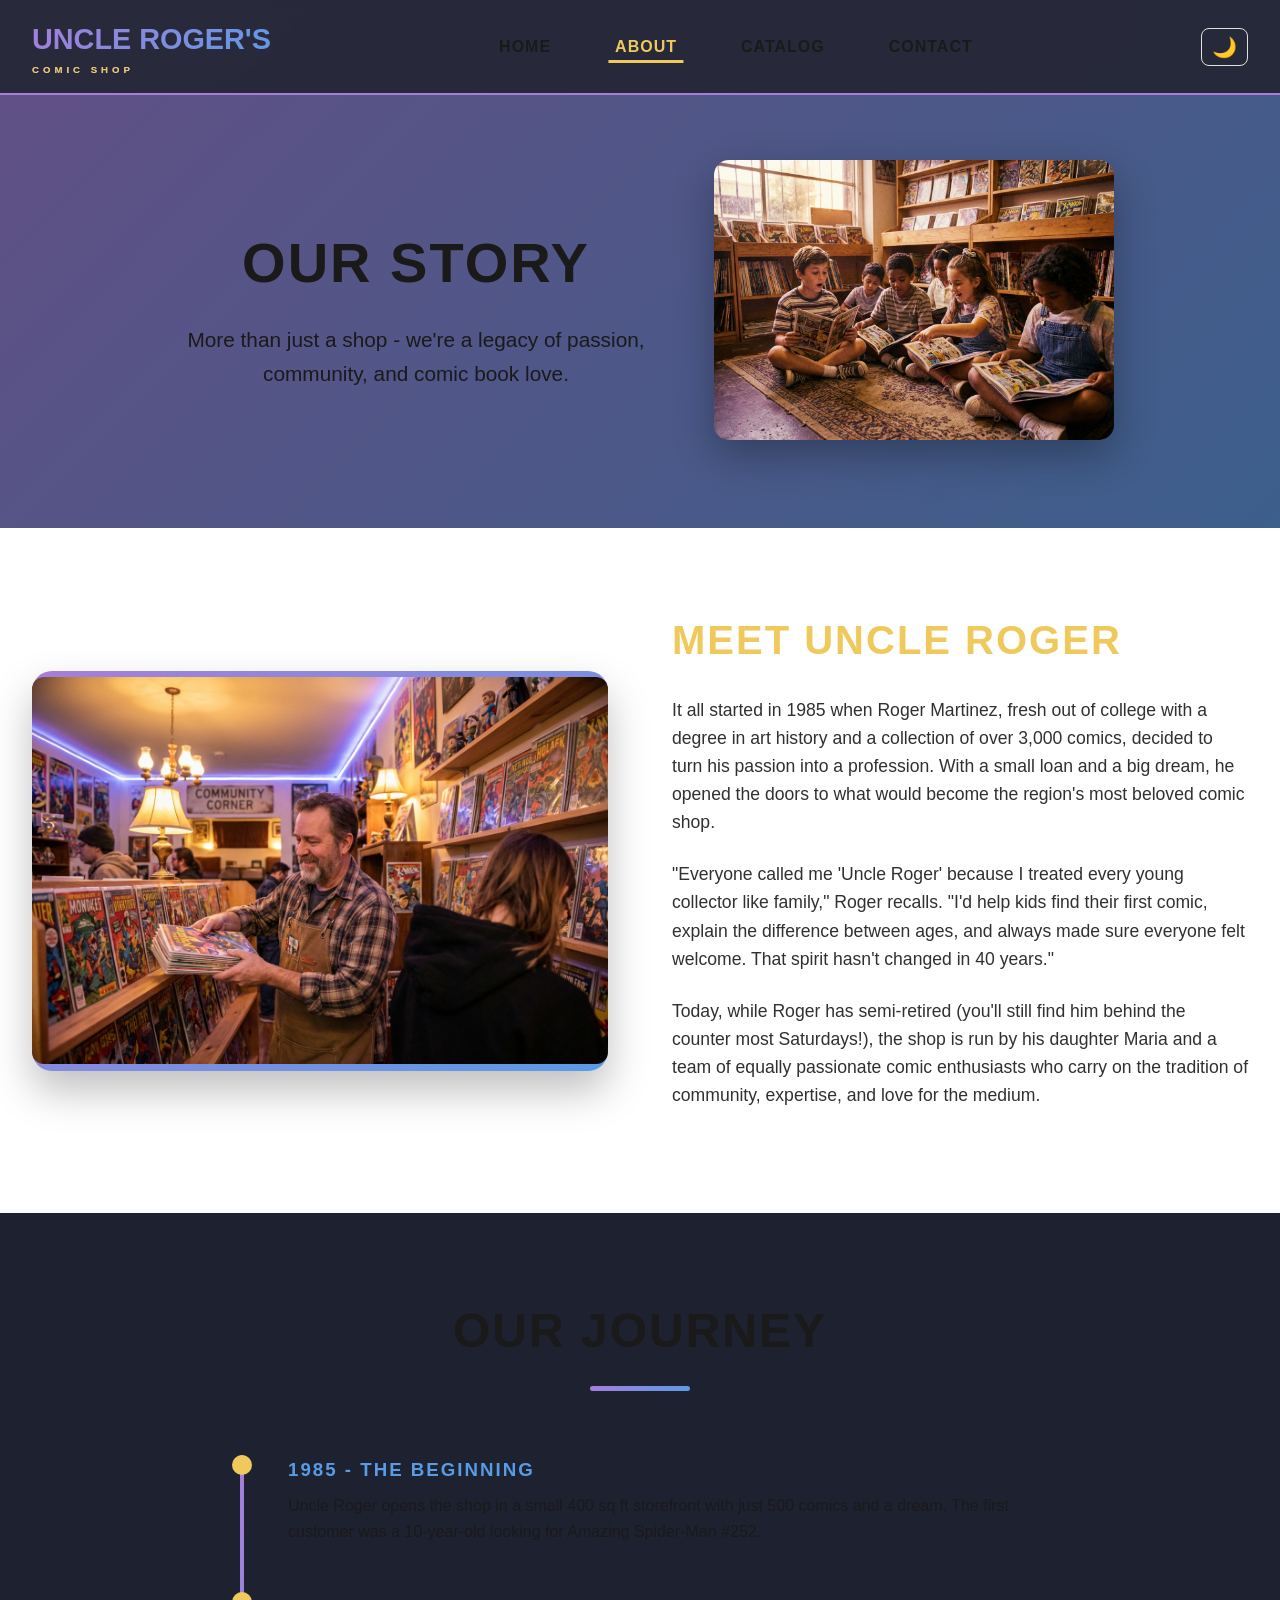
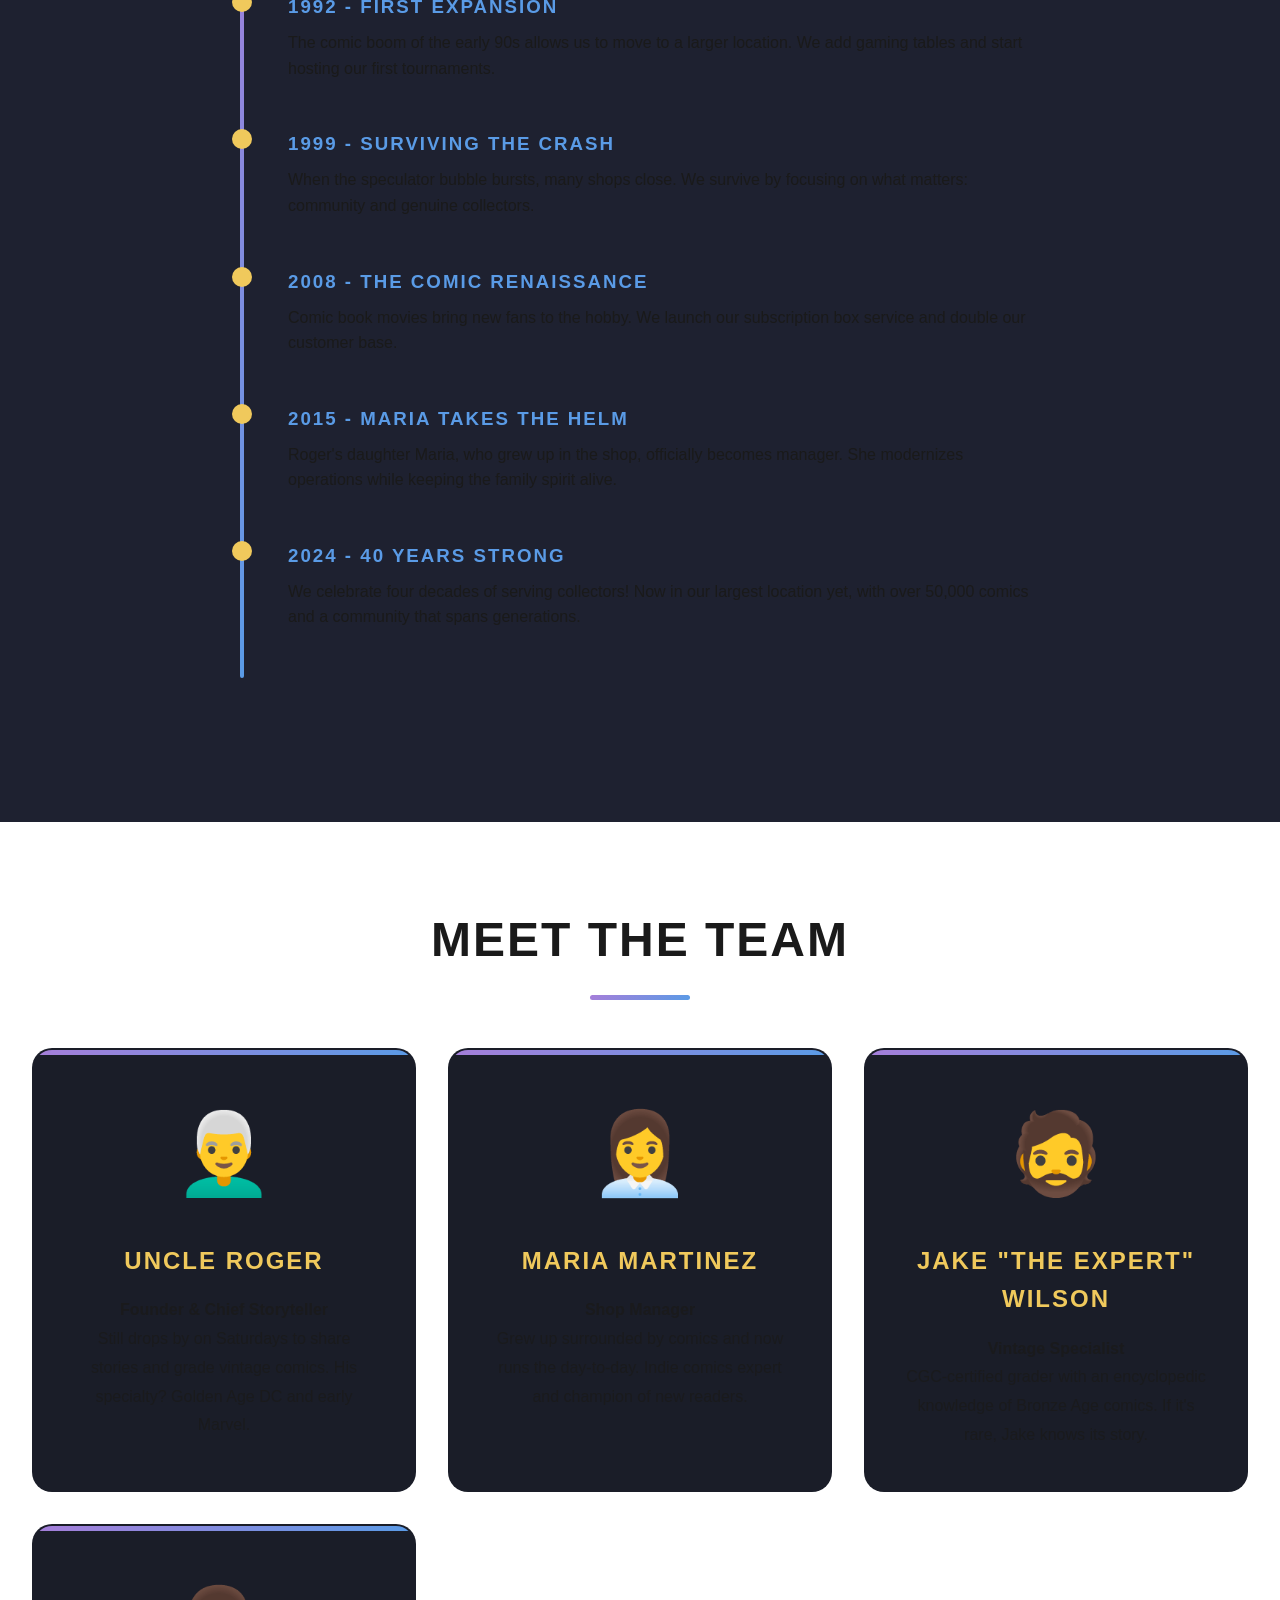
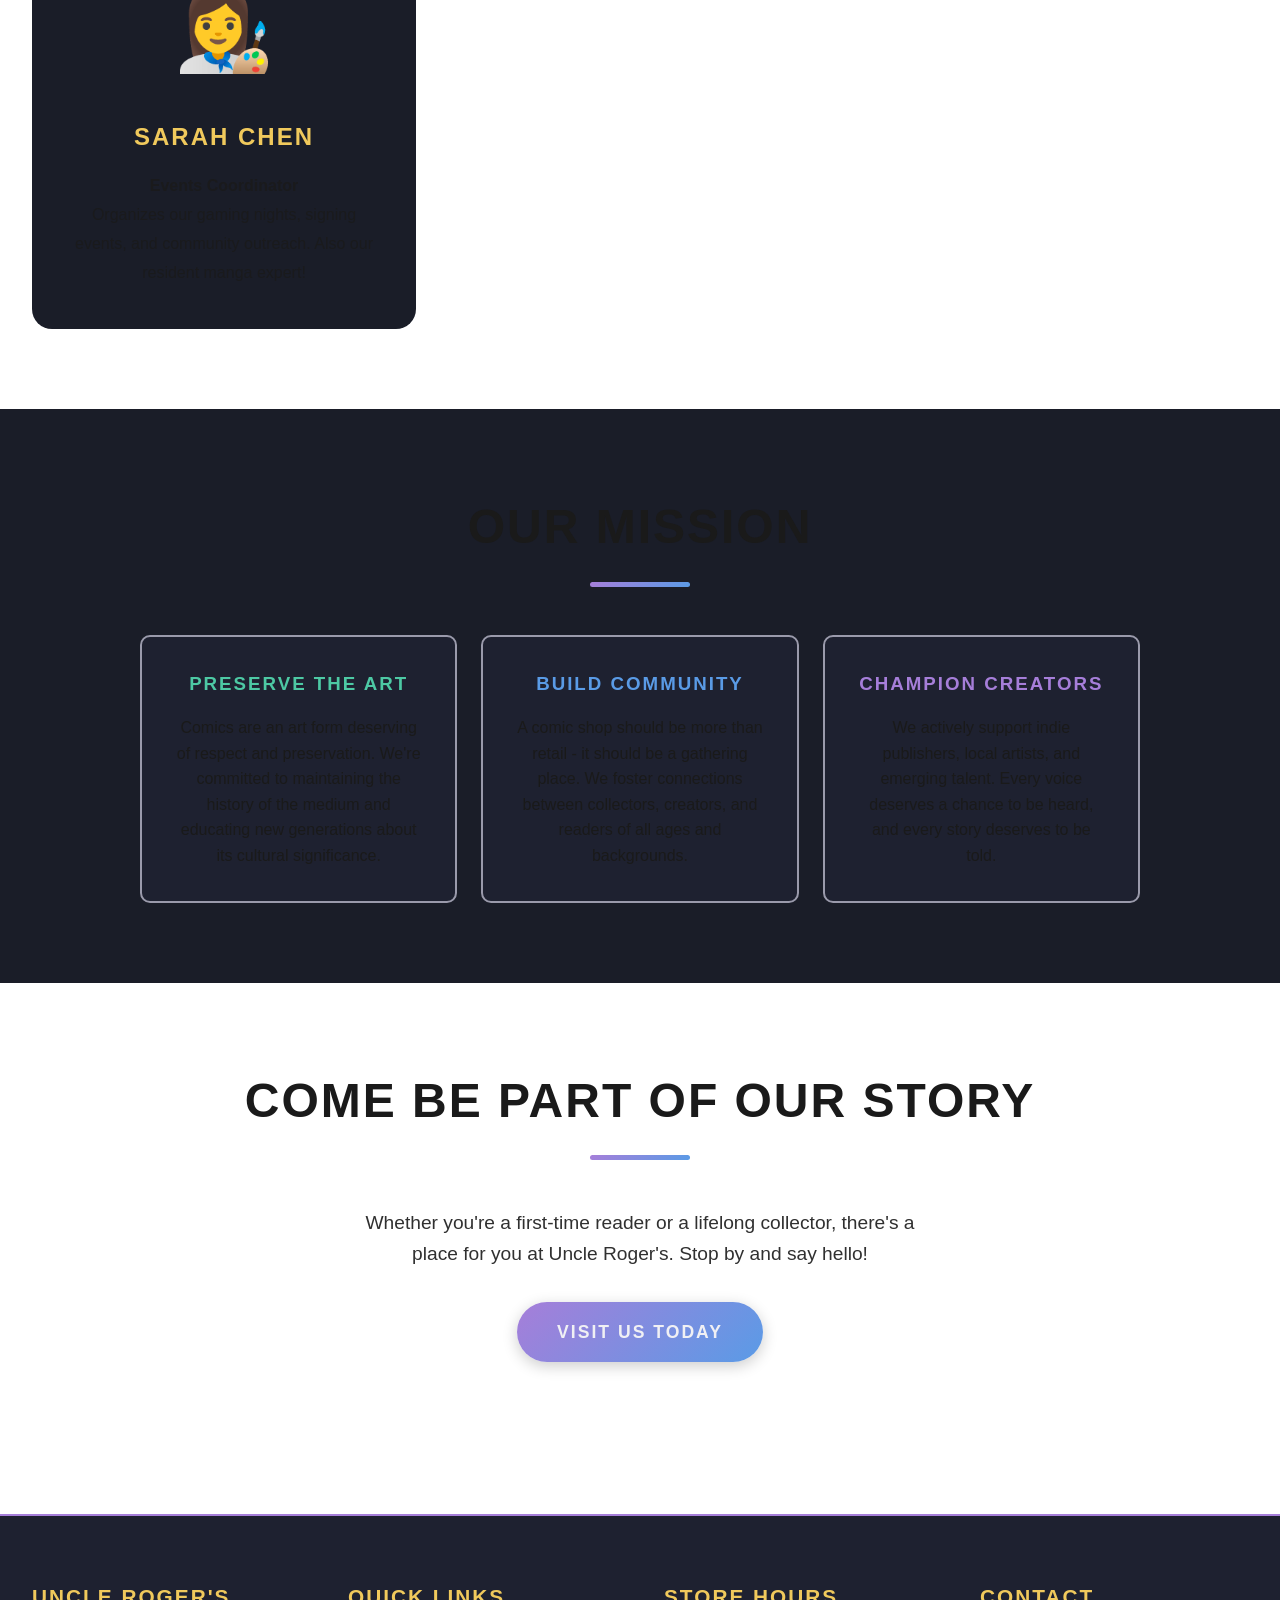
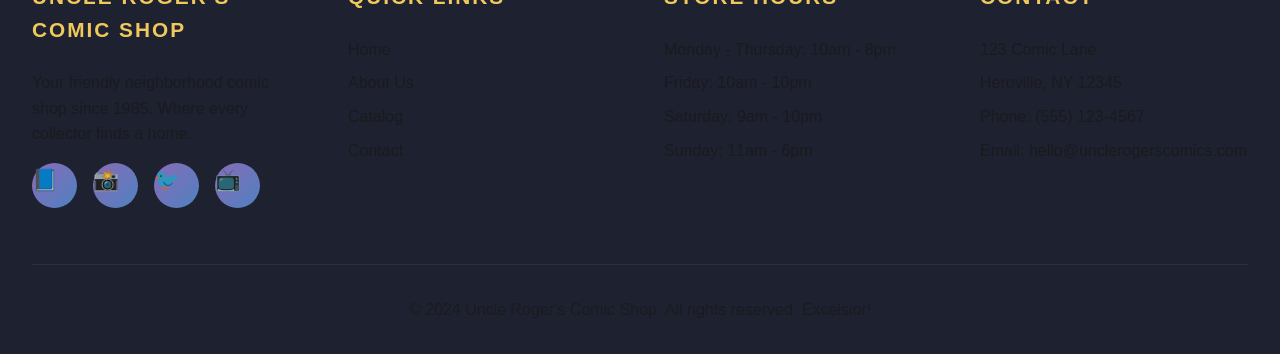
==== about.html @ 34885dcc "Initial commit: DIG4503 week 5 static site Co-Authored-By: Claude Opus 4.6 <noreply@anthropic.com>" ====
<!DOCTYPE html>
<html lang="en">

<head>
  <meta charset="UTF-8">
  <meta name="viewport" content="width=device-width, initial-scale=1.0">
  <meta name="description"
    content="Learn about Uncle Roger's Comic Shop - Our story, mission, and the passionate team behind your favorite local comic shop.">
  <title>About Us | Uncle Roger's Comic Shop</title>
  <script>
    document.documentElement.classList.add('no-transition');
    try {
      const saved = localStorage.getItem('theme');
      if (saved === 'dark') {
        document.documentElement.setAttribute('data-theme', 'dark');
      } else if (!saved && window.matchMedia('(prefers-color-scheme: dark)').matches) {
        document.documentElement.setAttribute('data-theme', 'dark');
      }
    } catch (e) {
      // localStorage not available, check system preference only
      if (window.matchMedia('(prefers-color-scheme: dark)').matches) {
        document.documentElement.setAttribute('data-theme', 'dark');
      }
    }
    window.addEventListener('DOMContentLoaded', () => {
      requestAnimationFrame(() => {
        document.documentElement.classList.remove('no-transition');
      });
    });
  </script>
  <link rel="stylesheet" href="styles.css">
</head>

<body>
  <!-- Navigation -->
  <nav class="navbar">
    <div class="nav-container">
      <a href="index.html" class="logo">
        UNCLE ROGER'S
        <span>COMIC SHOP</span>
      </a>
      <div class="menu-toggle" onclick="toggleMenu()">
        <span></span>
        <span></span>
        <span></span>
      </div>
      <ul class="nav-links" id="navLinks">
        <li><a href="index.html">Home</a></li>
        <li><a href="about.html" class="active">About</a></li>
        <li><a href="menu.html">Catalog</a></li>
        <li><a href="contact.html">Contact</a></li>
      </ul>
      <button id="theme-toggle" aria-label="Toggle dark mode">🌙</button>
    </div>
  </nav>

  <!-- Hero Section -->
  <section class="about-hero">
    <div class="hero-banner-wrapper">
      <div class="hero-banner-text">
        <h1 class="fade-in">Our Story</h1>
        <p class="fade-in delay-1">
          More than just a shop - we're a legacy of passion, community, and comic book love.
        </p>
      </div>
      <div class="hero-banner-image fade-in delay-2">
        <img src="public/images/additiona.jpg" alt="Children reading comic books in the 90s">
      </div>
    </div>
  </section>

  <!-- Main About Section -->
  <section class="section">
    <div class="about-content">
      <div class="about-image fade-in">
        <img src="public/images/about.jpg" alt="Uncle Roger stocking comic book shelves with a warm smile" style="width: 100%; border-radius: 12px; object-fit: cover;">
      </div>
      <div class="about-text fade-in delay-1">
        <h2>Meet Uncle Roger</h2>
        <p>
          It all started in 1985 when Roger Martinez, fresh out of college with a degree in
          art history and a collection of over 3,000 comics, decided to turn his passion into
          a profession. With a small loan and a big dream, he opened the doors to what would
          become the region's most beloved comic shop.
        </p>
        <p>
          "Everyone called me 'Uncle Roger' because I treated every young collector like family,"
          Roger recalls. "I'd help kids find their first comic, explain the difference between
          ages, and always made sure everyone felt welcome. That spirit hasn't changed in 40 years."
        </p>
        <p>
          Today, while Roger has semi-retired (you'll still find him behind the counter most
          Saturdays!), the shop is run by his daughter Maria and a team of equally passionate
          comic enthusiasts who carry on the tradition of community, expertise, and love for
          the medium.
        </p>
      </div>
    </div>
  </section>

  <!-- Timeline Section -->
  <section class="section" style="background: var(--darker-bg); margin: 0; max-width: 100%; padding: 5rem 2rem;">
    <div style="max-width: 1400px; margin: 0 auto;">
      <h2 class="section-title">Our Journey</h2>
      <div class="timeline">
        <div class="timeline-item fade-in">
          <h3>1985 - The Beginning</h3>
          <p>Uncle Roger opens the shop in a small 400 sq ft storefront with just 500 comics and a dream. The first
            customer was a 10-year-old looking for Amazing Spider-Man #252.</p>
        </div>
        <div class="timeline-item fade-in delay-1">
          <h3>1992 - First Expansion</h3>
          <p>The comic boom of the early 90s allows us to move to a larger location. We add gaming tables and start
            hosting our first tournaments.</p>
        </div>
        <div class="timeline-item fade-in delay-2">
          <h3>1999 - Surviving the Crash</h3>
          <p>When the speculator bubble bursts, many shops close. We survive by focusing on what matters: community and
            genuine collectors.</p>
        </div>
        <div class="timeline-item fade-in delay-3">
          <h3>2008 - The Comic Renaissance</h3>
          <p>Comic book movies bring new fans to the hobby. We launch our subscription box service and double our
            customer base.</p>
        </div>
        <div class="timeline-item fade-in delay-4">
          <h3>2015 - Maria Takes the Helm</h3>
          <p>Roger's daughter Maria, who grew up in the shop, officially becomes manager. She modernizes operations
            while keeping the family spirit alive.</p>
        </div>
        <div class="timeline-item fade-in">
          <h3>2024 - 40 Years Strong</h3>
          <p>We celebrate four decades of serving collectors! Now in our largest location yet, with over 50,000 comics
            and a community that spans generations.</p>
        </div>
      </div>
    </div>
  </section>

  <!-- Team Section -->
  <section class="section">
    <h2 class="section-title">Meet The Team</h2>
    <div class="features-grid">
      <div class="feature-card fade-in">
        <span class="feature-icon">👨‍🦳</span>
        <h3>Uncle Roger</h3>
        <p><strong>Founder & Chief Storyteller</strong></p>
        <p>Still drops by on Saturdays to share stories and grade vintage comics. His specialty? Golden Age DC and early
          Marvel.</p>
      </div>
      <div class="feature-card fade-in delay-1">
        <span class="feature-icon">👩‍💼</span>
        <h3>Maria Martinez</h3>
        <p><strong>Shop Manager</strong></p>
        <p>Grew up surrounded by comics and now runs the day-to-day. Indie comics expert and champion of new readers.
        </p>
      </div>
      <div class="feature-card fade-in delay-2">
        <span class="feature-icon">🧔</span>
        <h3>Jake "The Expert" Wilson</h3>
        <p><strong>Vintage Specialist</strong></p>
        <p>CGC-certified grader with an encyclopedic knowledge of Bronze Age comics. If it's rare, Jake knows its story.
        </p>
      </div>
      <div class="feature-card fade-in delay-3">
        <span class="feature-icon">👩‍🎨</span>
        <h3>Sarah Chen</h3>
        <p><strong>Events Coordinator</strong></p>
        <p>Organizes our gaming nights, signing events, and community outreach. Also our resident manga expert!</p>
      </div>
    </div>
  </section>

  <!-- Mission Section -->
  <section class="section" style="background: var(--card-bg); margin: 0; max-width: 100%; padding: 5rem 2rem;">
    <div style="max-width: 1000px; margin: 0 auto; text-align: center;">
      <h2 class="section-title">Our Mission</h2>
      <div class="comic-panels" style="grid-template-columns: repeat(auto-fit, minmax(300px, 1fr));">
        <div class="panel fade-in">
          <h3 style="color: var(--primary-green); margin-bottom: 1rem;">Preserve the Art</h3>
          <p>Comics are an art form deserving of respect and preservation. We're committed to maintaining the history of
            the medium and educating new generations about its cultural significance.</p>
        </div>
        <div class="panel fade-in delay-1">
          <h3 style="color: var(--primary-blue); margin-bottom: 1rem;">Build Community</h3>
          <p>A comic shop should be more than retail - it should be a gathering place. We foster connections between
            collectors, creators, and readers of all ages and backgrounds.</p>
        </div>
        <div class="panel fade-in delay-2">
          <h3 style="color: var(--primary-purple); margin-bottom: 1rem;">Champion Creators</h3>
          <p>We actively support indie publishers, local artists, and emerging talent. Every voice deserves a chance to
            be heard, and every story deserves to be told.</p>
        </div>
      </div>
    </div>
  </section>

  <!-- CTA Section -->
  <section class="section" style="text-align: center;">
    <h2 class="section-title">Come Be Part of Our Story</h2>
    <p style="font-size: 1.2rem; max-width: 600px; margin: 0 auto 2rem; opacity: 0.9;">
      Whether you're a first-time reader or a lifelong collector, there's a place for you
      at Uncle Roger's. Stop by and say hello!
    </p>
    <a href="contact.html" class="btn btn-primary">Visit Us Today</a>
  </section>

  <!-- Footer -->
  <footer class="footer">
    <div class="footer-content">
      <div class="footer-section">
        <h3>Uncle Roger's Comic Shop</h3>
        <p>Your friendly neighborhood comic shop since 1985. Where every collector finds a home.</p>
        <div class="social-links">
          <a href="#" class="social-link">📘</a>
          <a href="#" class="social-link">📸</a>
          <a href="#" class="social-link">🐦</a>
          <a href="#" class="social-link">📺</a>
        </div>
      </div>
      <div class="footer-section">
        <h3>Quick Links</h3>
        <a href="index.html">Home</a>
        <a href="about.html">About Us</a>
        <a href="menu.html">Catalog</a>
        <a href="contact.html">Contact</a>
      </div>
      <div class="footer-section">
        <h3>Store Hours</h3>
        <p>Monday - Thursday: 10am - 8pm</p>
        <p>Friday: 10am - 10pm</p>
        <p>Saturday: 9am - 10pm</p>
        <p>Sunday: 11am - 6pm</p>
      </div>
      <div class="footer-section">
        <h3>Contact</h3>
        <p>123 Comic Lane</p>
        <p>Heroville, NY 12345</p>
        <p>Phone: (555) 123-4567</p>
        <p>Email: hello@unclerogerscomics.com</p>
      </div>
    </div>
    <div class="footer-bottom">
      <p>&copy; 2024 Uncle Roger's Comic Shop. All rights reserved. Excelsior!</p>
    </div>
  </footer>

  <script>
    function toggleMenu() {
      document.getElementById('navLinks').classList.toggle('active');
    }

    const toggle = document.getElementById('theme-toggle');

    const currentTheme = document.documentElement.getAttribute('data-theme');
    toggle.textContent = currentTheme === 'dark' ? '☀️' : '🌙';

    toggle.addEventListener('click', () => {
      const isDark = document.documentElement.getAttribute('data-theme') === 'dark';
      if (isDark) {
        document.documentElement.removeAttribute('data-theme');
        toggle.textContent = '🌙';
      } else {
        document.documentElement.setAttribute('data-theme', 'dark');
        toggle.textContent = '☀️';
      }
      try {
        localStorage.setItem('theme', isDark ? 'light' : 'dark');
      } catch (e) {
        // Saving failed, toggle still works for this session
      }
    });

    // Listen for OS theme changes
    window.matchMedia('(prefers-color-scheme: dark)').addEventListener('change', (e) => {
      try {
        const saved = localStorage.getItem('theme');
        if (saved) return; // User made a manual choice, respect it
      } catch (err) {}

      if (e.matches) {
        document.documentElement.setAttribute('data-theme', 'dark');
        toggle.textContent = '☀️';
      } else {
        document.documentElement.removeAttribute('data-theme');
        toggle.textContent = '🌙';
      }
    });
  </script>
</body>

</html>
---- styles.css ----
/* Uncle Roger's Comic Shop - Styles */

/* ===== LIGHT THEME (default) ===== */
:root {
  --color-bg: #ffffff;
  --color-bg-secondary: #f5f5f5;
  --color-text: #1a1a1a;
  --color-text-secondary: #555555;
  --color-border: #e0e0e0;
  --color-accent: #3b82f6;
  --color-accent-hover: #2563eb;

  --primary-red: #e07682;
  --primary-yellow: #f0c95c;
  --primary-blue: #5a9be6;
  --primary-purple: #a67ed9;
  --primary-green: #4dc9a4;
  --dark-bg: #252836;
  --darker-bg: #1e2130;
  --light-text: #f0f0f4;
  --muted-text: #9a9aab;
  --card-bg: #1a1d28;
  --accent-orange: #e8956b;
  --gradient-comic: linear-gradient(135deg, var(--primary-purple), var(--primary-blue));
}

/* ===== DARK THEME ===== */
[data-theme="dark"] {
  --color-bg: #121212;
  --color-bg-secondary: #1e1e1e;
  --color-text: #e4e4e4;
  --color-text-secondary: #a0a0a0;
  --color-border: #2e2e2e;
  --color-accent: #60a5fa;
  --color-accent-hover: #93c5fd;
}

/* No-transition on page load (prevents flash) */
.no-transition,
.no-transition * {
  transition: none !important;
}

/* Smooth theme transition */
body,
main,
header,
footer,
nav,
section,
article,
aside,
div,
p,
a,
button,
input,
textarea,
select,
table,
th,
td {
  transition: background-color 0.3s ease, color 0.3s ease, border-color 0.3s ease;
}

/* Reset & Base */
* {
  margin: 0;
  padding: 0;
  box-sizing: border-box;
}

html {
  scroll-behavior: smooth;
}

body {
  font-family: 'Segoe UI', Tahoma, Geneva, Verdana, sans-serif;
  background: var(--color-bg);
  color: var(--color-text);
  line-height: 1.6;
  overflow-x: hidden;
}

a {
  text-decoration: none;
  color: inherit;
}

ul {
  list-style: none;
}

img {
  max-width: 100%;
  height: auto;
}

/* Headers */
h1, h2, h3, h4 {
  font-family: 'Segoe UI', Tahoma, Geneva, Verdana, sans-serif;
  font-weight: 800;
  text-transform: uppercase;
  letter-spacing: 2px;
}

/* Navigation */
.navbar {
  position: fixed;
  top: 0;
  left: 0;
  right: 0;
  z-index: 1000;
  background: rgba(37, 40, 54, 0.95);
  backdrop-filter: blur(10px);
  padding: 1rem 2rem;
  border-bottom: 2px solid var(--primary-purple);
}

.nav-container {
  max-width: 1400px;
  margin: 0 auto;
  display: flex;
  justify-content: space-between;
  align-items: center;
}

.logo {
  font-size: 1.8rem;
  font-weight: bold;
  background: var(--gradient-comic);
  -webkit-background-clip: text;
  -webkit-text-fill-color: transparent;
  background-clip: text;
  text-shadow: none;
}

.logo span {
  display: block;
  font-size: 0.6rem;
  letter-spacing: 4px;
  background: var(--primary-yellow);
  -webkit-background-clip: text;
  background-clip: text;
}

.nav-links {
  display: flex;
  gap: 2rem;
}

.nav-links a {
  font-weight: 600;
  text-transform: uppercase;
  letter-spacing: 1px;
  padding: 0.5rem 1rem;
  border-radius: 5px;
  transition: all 0.3s ease;
  position: relative;
}

.nav-links a::after {
  content: '';
  position: absolute;
  bottom: 0;
  left: 50%;
  transform: translateX(-50%);
  width: 0;
  height: 3px;
  background: var(--primary-yellow);
  transition: width 0.3s ease;
}

.nav-links a:hover::after,
.nav-links a.active::after {
  width: 80%;
}

.nav-links a:hover {
  color: var(--primary-yellow);
}

.nav-links a.active {
  color: var(--primary-yellow);
}

/* Theme Toggle Button */
#theme-toggle {
  background: transparent;
  border: 1px solid var(--color-border);
  border-radius: 8px;
  cursor: pointer;
  font-size: 1.25rem;
  padding: 6px 10px;
  color: var(--color-text);
  transition: background-color 0.3s ease, border-color 0.3s ease;
}

#theme-toggle:hover {
  background-color: var(--color-bg-secondary);
}

/* Mobile Menu Toggle */
.menu-toggle {
  display: none;
  flex-direction: column;
  gap: 5px;
  cursor: pointer;
  padding: 10px;
}

.menu-toggle span {
  width: 30px;
  height: 3px;
  background: var(--primary-yellow);
  border-radius: 3px;
  transition: all 0.3s ease;
}

/* Hero Section */
.hero {
  min-height: 100vh;
  display: flex;
  align-items: center;
  justify-content: center;
  text-align: center;
  padding: 6rem 2rem 2rem;
  background:
    radial-gradient(circle at 20% 50%, rgba(166, 126, 217, 0.2) 0%, transparent 50%),
    radial-gradient(circle at 80% 50%, rgba(90, 155, 230, 0.2) 0%, transparent 50%),
    radial-gradient(circle at 50% 80%, rgba(224, 118, 130, 0.15) 0%, transparent 50%),
    var(--dark-bg);
  position: relative;
  overflow: hidden;
}

.hero::before {
  content: '';
  position: absolute;
  top: 0;
  left: 0;
  right: 0;
  bottom: 0;
  background-image:
    repeating-linear-gradient(
      0deg,
      transparent,
      transparent 50px,
      rgba(255, 255, 255, 0.03) 50px,
      rgba(255, 255, 255, 0.03) 51px
    ),
    repeating-linear-gradient(
      90deg,
      transparent,
      transparent 50px,
      rgba(255, 255, 255, 0.03) 50px,
      rgba(255, 255, 255, 0.03) 51px
    );
  pointer-events: none;
}

.hero-wrapper {
  position: relative;
  z-index: 1;
  display: flex;
  flex-direction: column;
  align-items: center;
  justify-content: center;
  gap: 3rem;
  max-width: 1000px;
  width: 100%;
  margin: 0 auto;
}

.hero-content {
  max-width: 800px;
  margin: 0 auto;
}

.hero-image {
  max-width: 500px;
  width: 100%;
  display: flex;
  align-items: center;
  justify-content: center;
  margin: 0 auto;
}

.image-placeholder {
  width: 100%;
  height: 400px;
  background: var(--gradient-comic);
  border-radius: 20px;
  overflow: hidden;
  box-shadow: 0 15px 40px rgba(0, 0, 0, 0.2);
}

.image-placeholder img {
  width: 100%;
  height: 100%;
  object-fit: cover;
}

.hero h1 {
  font-size: 4rem;
  margin-bottom: 1rem;
  text-shadow: 3px 3px 6px rgba(0, 0, 0, 0.3);
  animation: heroFloat 3s ease-in-out infinite;
}

@keyframes heroFloat {
  0%, 100% { transform: translateY(0); }
  50% { transform: translateY(-10px); }
}

.hero .tagline {
  font-size: 2.2rem;
  color: var(--primary-yellow);
  margin-bottom: 2rem;
  font-style: italic;
  font-weight: 600;
}

.hero p {
  font-size: 1.2rem;
  margin-bottom: 2rem;
  opacity: 0.9;
}

/* Buttons */
.btn {
  display: inline-block;
  padding: 1rem 2.5rem;
  font-size: 1.1rem;
  font-weight: bold;
  font-family: 'Segoe UI', Tahoma, Geneva, Verdana, sans-serif;
  text-transform: uppercase;
  letter-spacing: 2px;
  border: none;
  border-radius: 50px;
  cursor: pointer;
  transition: all 0.3s ease;
  position: relative;
  overflow: hidden;
}

.btn-primary {
  background: var(--gradient-comic);
  color: var(--light-text);
  box-shadow: 0 4px 15px rgba(0, 0, 0, 0.2);
}

.btn-primary:hover {
  transform: translateY(-3px);
  box-shadow: 0 8px 25px rgba(0, 0, 0, 0.3);
}

.btn-secondary {
  background: transparent;
  color: var(--primary-yellow);
  border: 3px solid var(--primary-yellow);
}

.btn-secondary:hover {
  background: var(--primary-yellow);
  color: var(--dark-bg);
}

/* Sections */
.section {
  padding: 5rem 2rem;
  max-width: 1400px;
  margin: 0 auto;
}

.section-title {
  text-align: center;
  font-size: 3rem;
  margin-bottom: 3rem;
  position: relative;
}

.section-title::after {
  content: '';
  display: block;
  width: 100px;
  height: 5px;
  background: var(--gradient-comic);
  margin: 1rem auto 0;
  border-radius: 5px;
}

/* Feature Cards */
.features-grid {
  display: grid;
  grid-template-columns: repeat(auto-fit, minmax(300px, 1fr));
  gap: 2rem;
  margin-top: 3rem;
}

.feature-card {
  background: var(--card-bg);
  border-radius: 20px;
  padding: 2.5rem;
  text-align: center;
  border: 2px solid transparent;
  transition: all 0.3s ease;
  position: relative;
  overflow: hidden;
}

.feature-card::before {
  content: '';
  position: absolute;
  top: 0;
  left: 0;
  right: 0;
  height: 5px;
  background: var(--gradient-comic);
}

.feature-card:hover {
  transform: translateY(-10px);
  border-color: var(--primary-purple);
  box-shadow: 0 20px 40px rgba(0, 0, 0, 0.25);
}

.feature-icon {
  font-size: 5rem;
  margin-bottom: 1.5rem;
  display: block;
}

.feature-card h3 {
  font-size: 1.5rem;
  margin-bottom: 1rem;
  color: var(--primary-yellow);
}

.feature-card p {
  opacity: 0.8;
  line-height: 1.8;
}

/* Comic Panel Section */
.comic-panels {
  display: grid;
  grid-template-columns: repeat(auto-fit, minmax(280px, 1fr));
  gap: 1.5rem;
  margin-top: 3rem;
}

.panel {
  background: var(--darker-bg);
  border: 2px solid var(--muted-text);
  border-radius: 10px;
  padding: 2rem;
  position: relative;
  transition: all 0.3s ease;
}

.panel:hover {
  transform: scale(1.02);
  border-color: var(--primary-yellow);
}

.panel-number {
  position: absolute;
  top: -15px;
  left: 20px;
  background: var(--primary-red);
  color: white;
  width: 40px;
  height: 40px;
  border-radius: 50%;
  display: flex;
  align-items: center;
  justify-content: center;
  font-weight: bold;
  font-size: 1.2rem;
}

/* About Page */
.about-hero {
  background:
    linear-gradient(135deg, rgba(166, 126, 217, 0.5), rgba(90, 155, 230, 0.5)),
    var(--darker-bg);
  padding: 10rem 2rem 5rem;
  text-align: center;
}

.about-hero h1 {
  font-size: 3.5rem;
  margin-bottom: 1rem;
}

/* Hero Banner Layout */
.hero-banner-wrapper {
  display: flex;
  align-items: center;
  justify-content: center;
  gap: 3rem;
  max-width: 1200px;
  margin: 0 auto;
}

.hero-banner-text {
  flex: 1;
  max-width: 500px;
}

.hero-banner-text p {
  font-size: 1.3rem;
}

.hero-banner-image {
  flex: 0 0 auto;
}

.hero-banner-image img {
  width: 400px;
  height: 280px;
  object-fit: cover;
  border-radius: 15px;
  box-shadow: 0 15px 40px rgba(0, 0, 0, 0.3);
}

@media (max-width: 992px) {
  .hero-banner-wrapper {
    flex-direction: column;
    text-align: center;
    gap: 2rem;
  }

  .hero-banner-image img {
    width: 350px;
    height: 240px;
  }
}

@media (max-width: 576px) {
  .hero-banner-image img {
    width: 280px;
    height: 200px;
  }
}

.about-content {
  display: grid;
  grid-template-columns: 1fr 1fr;
  gap: 4rem;
  align-items: center;
}

.about-image {
  background: var(--gradient-comic);
  border-radius: 20px;
  height: 400px;
  display: flex;
  align-items: center;
  justify-content: center;
  font-size: 10rem;
  box-shadow: 0 20px 40px rgba(0, 0, 0, 0.25);
}

.about-text h2 {
  font-size: 2.5rem;
  color: var(--primary-yellow);
  margin-bottom: 1.5rem;
}

.about-text p {
  font-size: 1.1rem;
  margin-bottom: 1.5rem;
  opacity: 0.9;
}

/* Timeline */
.timeline {
  position: relative;
  max-width: 800px;
  margin: 4rem auto;
  padding-left: 3rem;
}

.timeline::before {
  content: '';
  position: absolute;
  left: 0;
  top: 0;
  bottom: 0;
  width: 4px;
  background: var(--gradient-comic);
  border-radius: 4px;
}

.timeline-item {
  position: relative;
  padding-bottom: 3rem;
}

.timeline-item::before {
  content: '';
  position: absolute;
  left: -3rem;
  top: 0;
  width: 20px;
  height: 20px;
  background: var(--primary-yellow);
  border-radius: 50%;
  transform: translateX(-8px);
}

.timeline-item h3 {
  color: var(--primary-blue);
  margin-bottom: 0.5rem;
}

/* Menu/Catalog Page */
.menu-hero {
  background:
    linear-gradient(135deg, rgba(224, 118, 130, 0.5), rgba(232, 149, 107, 0.5)),
    var(--darker-bg);
  padding: 10rem 2rem 5rem;
  text-align: center;
}

.menu-categories {
  display: flex;
  justify-content: center;
  gap: 1rem;
  flex-wrap: wrap;
  margin-bottom: 3rem;
}

.category-btn {
  padding: 0.75rem 1.5rem;
  background: var(--card-bg);
  border: 2px solid var(--primary-purple);
  color: var(--light-text);
  border-radius: 30px;
  cursor: pointer;
  transition: all 0.3s ease;
  font-weight: 600;
  font-family: 'Segoe UI', Tahoma, Geneva, Verdana, sans-serif;
}

.category-btn:hover,
.category-btn.active {
  background: var(--primary-purple);
  color: var(--light-text);
}

.menu-grid {
  display: grid;
  grid-template-columns: repeat(auto-fit, minmax(280px, 1fr));
  gap: 2rem;
}

.menu-item {
  background: var(--card-bg);
  border-radius: 15px;
  overflow: hidden;
  transition: all 0.3s ease;
  border: 2px solid transparent;
}

.menu-item:hover {
  transform: translateY(-10px);
  border-color: var(--primary-purple);
  box-shadow: 0 20px 40px rgba(0, 0, 0, 0.25);
}

.menu-item-image {
  height: 200px;
  background: var(--gradient-comic);
  display: flex;
  align-items: center;
  justify-content: center;
  font-size: 6rem;
}

.menu-item-content {
  padding: 1.5rem;
}

.menu-item h3 {
  font-size: 1.3rem;
  margin-bottom: 0.5rem;
  color: var(--primary-yellow);
}

.menu-item .category {
  font-size: 0.85rem;
  color: var(--primary-blue);
  text-transform: uppercase;
  letter-spacing: 2px;
  margin-bottom: 0.5rem;
}

.menu-item .description {
  font-size: 0.95rem;
  opacity: 0.8;
  margin-bottom: 1rem;
}

.menu-item .price {
  font-size: 1.5rem;
  font-weight: bold;
  color: var(--primary-green);
}

/* Contact Page */
.contact-hero {
  background:
    linear-gradient(135deg, rgba(77, 201, 164, 0.5), rgba(90, 155, 230, 0.5)),
    var(--darker-bg);
  padding: 10rem 2rem 5rem;
  text-align: center;
}

.contact-wrapper {
  display: grid;
  grid-template-columns: 1fr 1fr;
  gap: 4rem;
}

.contact-info {
  background: var(--card-bg);
  padding: 3rem;
  border-radius: 20px;
}

.contact-info h2 {
  color: var(--primary-yellow);
  margin-bottom: 2rem;
}

.info-item {
  display: flex;
  align-items: flex-start;
  gap: 1.5rem;
  margin-bottom: 2rem;
}

.info-icon {
  font-size: 2.5rem;
  flex-shrink: 0;
}

.info-item h3 {
  font-size: 1.1rem;
  margin-bottom: 0.5rem;
}

.info-item p {
  opacity: 0.8;
}

.contact-form {
  background: var(--card-bg);
  padding: 3rem;
  border-radius: 20px;
}

.contact-form h2 {
  color: var(--primary-yellow);
  margin-bottom: 2rem;
}

.form-group {
  margin-bottom: 1.5rem;
}

.form-group label {
  display: block;
  margin-bottom: 0.5rem;
  font-weight: 600;
}

.form-group input,
.form-group textarea,
.form-group select {
  width: 100%;
  padding: 1rem;
  background: var(--darker-bg);
  border: 2px solid transparent;
  border-radius: 10px;
  color: var(--light-text);
  font-size: 1rem;
  font-family: 'Segoe UI', Tahoma, Geneva, Verdana, sans-serif;
  transition: all 0.3s ease;
}

.form-group input:focus,
.form-group textarea:focus,
.form-group select:focus {
  outline: none;
  border-color: var(--primary-purple);
  box-shadow: 0 0 10px rgba(154, 123, 199, 0.2);
}

.form-group textarea {
  min-height: 150px;
  resize: vertical;
}

/* Map Placeholder */
.map-placeholder {
  background: var(--card-bg);
  border-radius: 20px;
  overflow: hidden;
  position: relative;
  min-height: 400px;
}

.map-placeholder img {
  width: 100%;
  height: 100%;
  object-fit: cover;
  position: absolute;
  top: 0;
  left: 0;
}

.map-overlay {
  position: relative;
  z-index: 1;
  background: rgba(30, 32, 41, 0.9);
  padding: 3rem;
  text-align: center;
  height: 100%;
  display: flex;
  flex-direction: column;
  align-items: center;
  justify-content: center;
}

.map-overlay h3 {
  color: var(--primary-yellow);
  margin-bottom: 1rem;
}

.map-overlay p {
  opacity: 0.8;
  max-width: 500px;
  margin-bottom: 2rem;
}

/* Store Hours */
.hours-grid {
  display: grid;
  grid-template-columns: repeat(auto-fit, minmax(150px, 1fr));
  gap: 1rem;
  margin-top: 2rem;
}

.hour-item {
  background: var(--darker-bg);
  padding: 1rem;
  border-radius: 10px;
  text-align: center;
}

.hour-item .day {
  font-weight: bold;
  color: var(--primary-yellow);
  margin-bottom: 0.5rem;
}

/* Footer */
.footer {
  background: var(--darker-bg);
  padding: 4rem 2rem 2rem;
  margin-top: 4rem;
  border-top: 2px solid var(--primary-purple);
}

.footer-content {
  max-width: 1400px;
  margin: 0 auto;
  display: grid;
  grid-template-columns: repeat(auto-fit, minmax(250px, 1fr));
  gap: 3rem;
}

.footer-section h3 {
  color: var(--primary-yellow);
  margin-bottom: 1.5rem;
  font-size: 1.3rem;
}

.footer-section p,
.footer-section a {
  opacity: 0.8;
  display: block;
  margin-bottom: 0.5rem;
  transition: all 0.3s ease;
}

.footer-section a:hover {
  opacity: 1;
  color: var(--primary-yellow);
}

.social-links {
  display: flex;
  gap: 1rem;
  margin-top: 1rem;
}

.social-link {
  width: 45px;
  height: 45px;
  background: var(--gradient-comic);
  border-radius: 50%;
  display: flex;
  align-items: center;
  justify-content: center;
  font-size: 1.3rem;
  transition: all 0.3s ease;
}

.social-link:hover {
  transform: scale(1.1) rotate(10deg);
}

.footer-bottom {
  max-width: 1400px;
  margin: 3rem auto 0;
  padding-top: 2rem;
  border-top: 1px solid rgba(255, 255, 255, 0.1);
  text-align: center;
  opacity: 0.7;
}

/* Animations */
.fade-in {
  opacity: 0;
  transform: translateY(30px);
  animation: fadeIn 0.8s ease forwards;
}

@keyframes fadeIn {
  to {
    opacity: 1;
    transform: translateY(0);
  }
}

.delay-1 { animation-delay: 0.2s; }
.delay-2 { animation-delay: 0.4s; }
.delay-3 { animation-delay: 0.6s; }
.delay-4 { animation-delay: 0.8s; }

/* Responsive Design */
@media (max-width: 992px) {
  .hero-image {
    max-width: 400px;
  }

  .image-placeholder {
    height: 300px;
  }

  .image-placeholder span {
    font-size: 4rem;
  }

  .hero h1 {
    font-size: 3rem;
  }

  .hero .tagline {
    font-size: 1.8rem;
  }

  .about-content {
    grid-template-columns: 1fr;
    text-align: center;
  }

  .about-image {
    order: -1;
    height: 300px;
  }

  .contact-wrapper {
    grid-template-columns: 1fr;
  }

  .section-title {
    font-size: 2.5rem;
  }
}

@media (max-width: 768px) {
  .menu-toggle {
    display: flex;
  }

  .nav-links {
    position: fixed;
    top: 70px;
    left: 0;
    right: 0;
    background: var(--darker-bg);
    flex-direction: column;
    align-items: center;
    padding: 2rem;
    gap: 1rem;
    transform: translateY(-150%);
    transition: transform 0.3s ease;
    border-bottom: 2px solid var(--primary-purple);
  }

  .nav-links.active {
    transform: translateY(0);
  }

  .hero {
    padding: 8rem 1rem 2rem;
  }

  .hero h1 {
    font-size: 2.2rem;
    text-shadow: 2px 2px 4px rgba(0, 0, 0, 0.3);
  }

  .hero .tagline {
    font-size: 1.2rem;
  }

  .image-placeholder {
    height: 250px;
  }

  .image-placeholder span {
    font-size: 3rem;
  }

  .section {
    padding: 3rem 1rem;
  }

  .section-title {
    font-size: 2rem;
  }

  .features-grid {
    grid-template-columns: 1fr;
  }

  .about-hero h1,
  .menu-hero h1,
  .contact-hero h1 {
    font-size: 2.5rem;
  }

  .btn {
    padding: 0.8rem 2rem;
    font-size: 1rem;
  }

  .hero .tagline {
    font-size: 1.5rem;
  }
}

@media (max-width: 480px) {
  .logo {
    font-size: 1.4rem;
  }

  .hero h1 {
    font-size: 1.8rem;
  }

  .hero .tagline {
    font-size: 1.3rem;
  }

  .image-placeholder {
    height: 200px;
  }

  .image-placeholder span {
    font-size: 2.5rem;
  }

  .menu-categories {
    flex-direction: column;
    align-items: center;
  }

  .footer-content {
    grid-template-columns: 1fr;
    text-align: center;
  }

  .social-links {
    justify-content: center;
  }
}
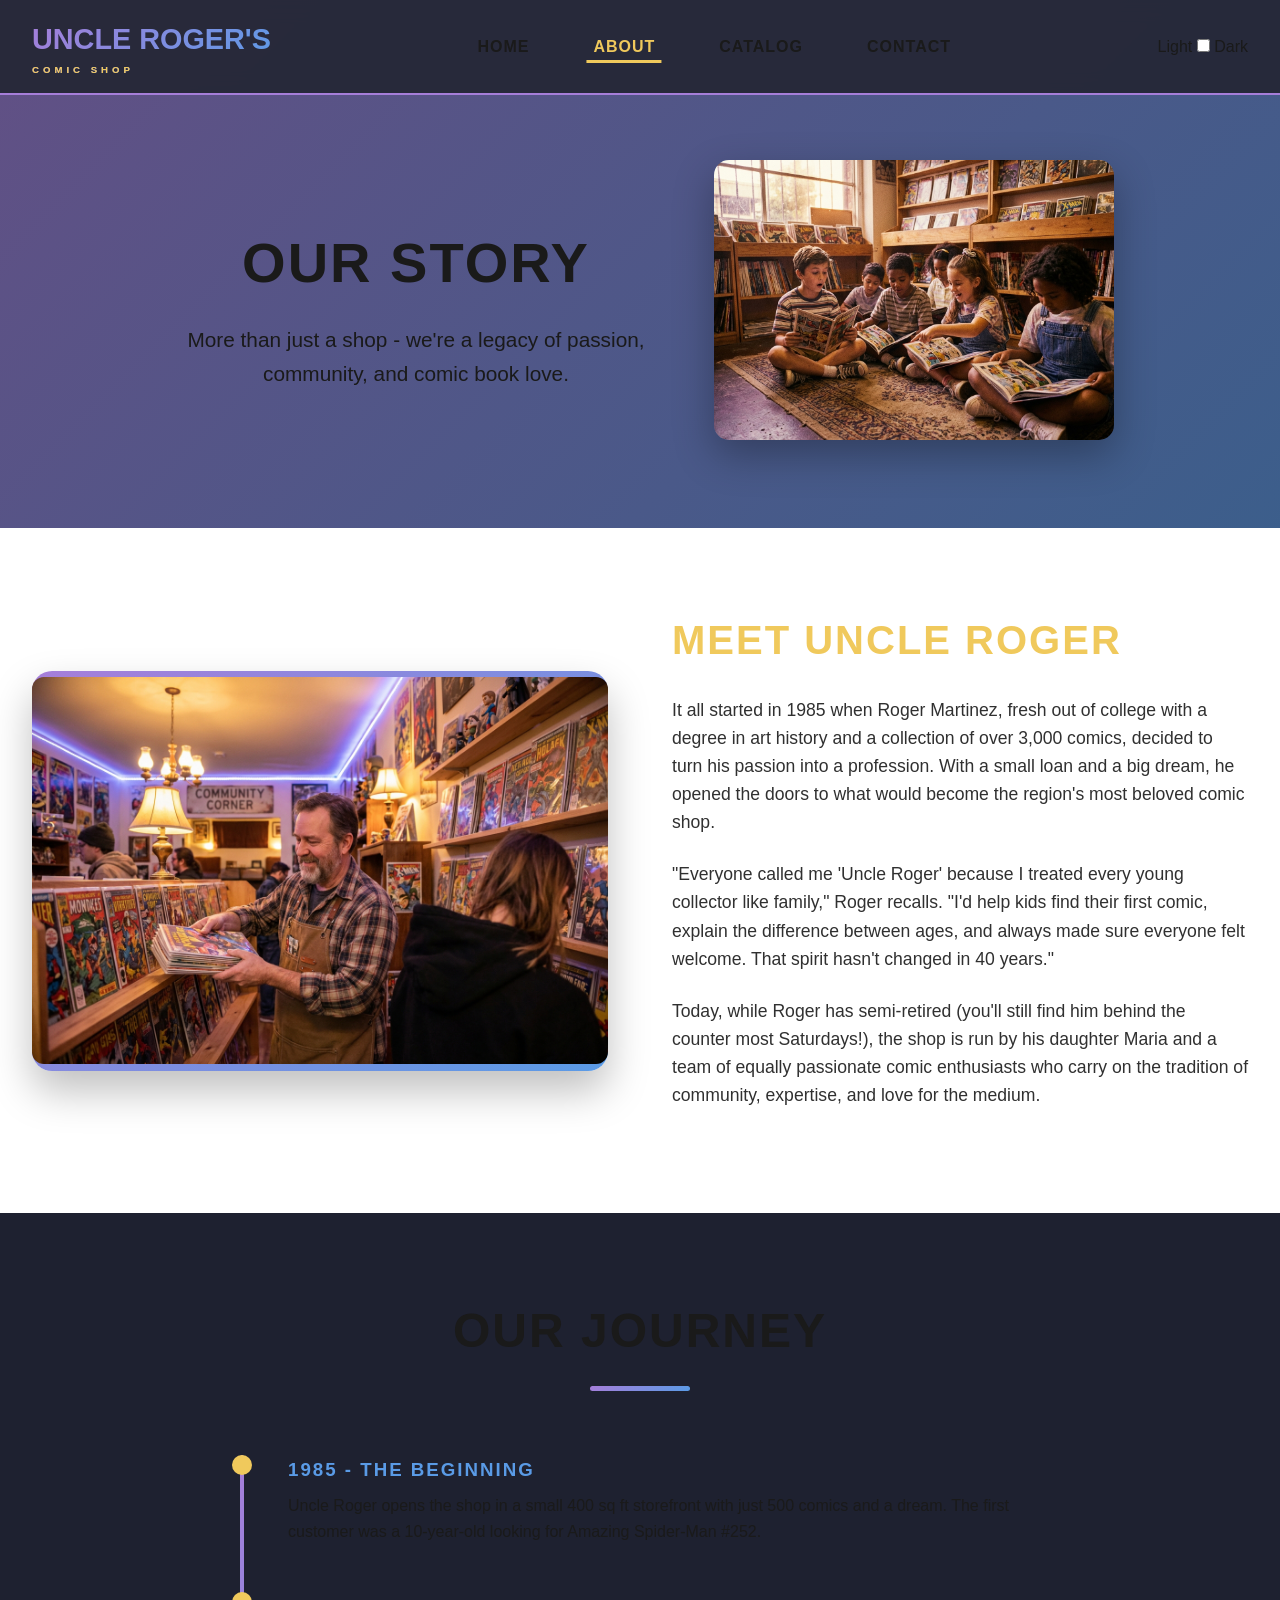
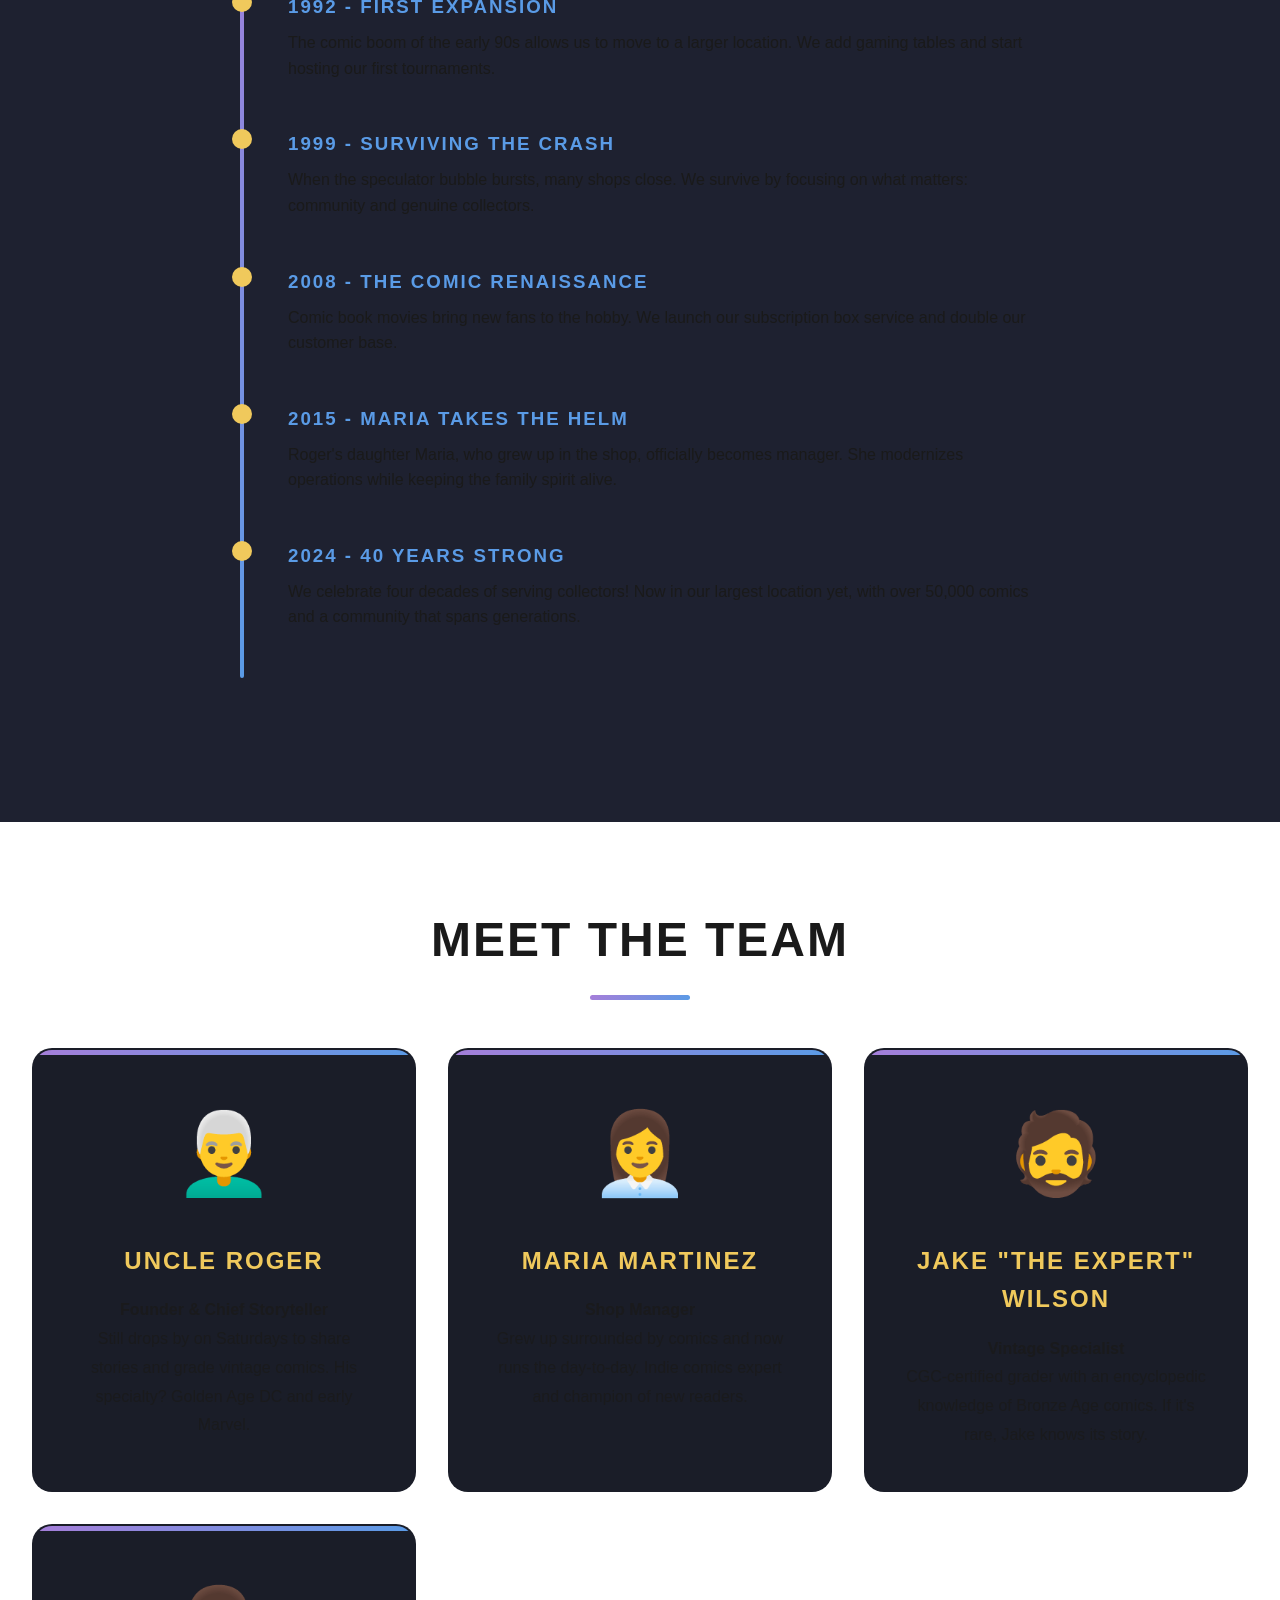
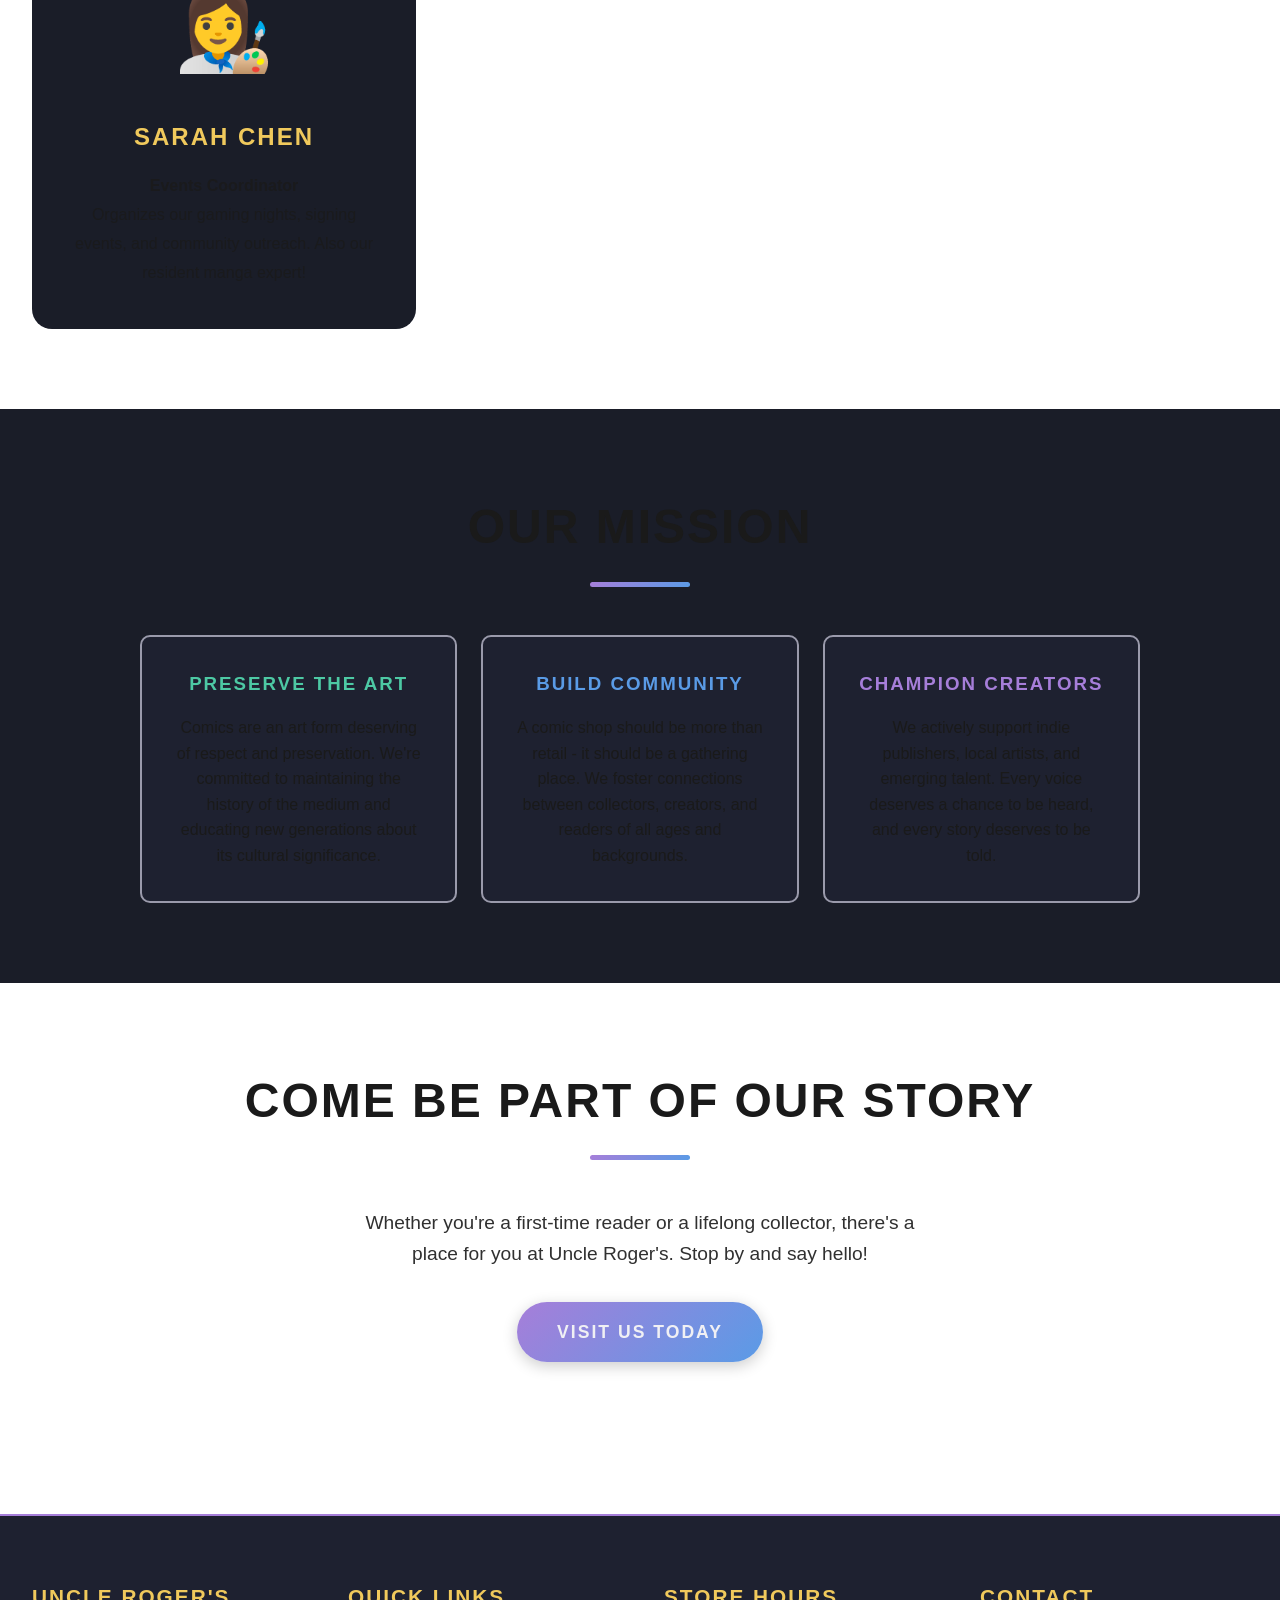
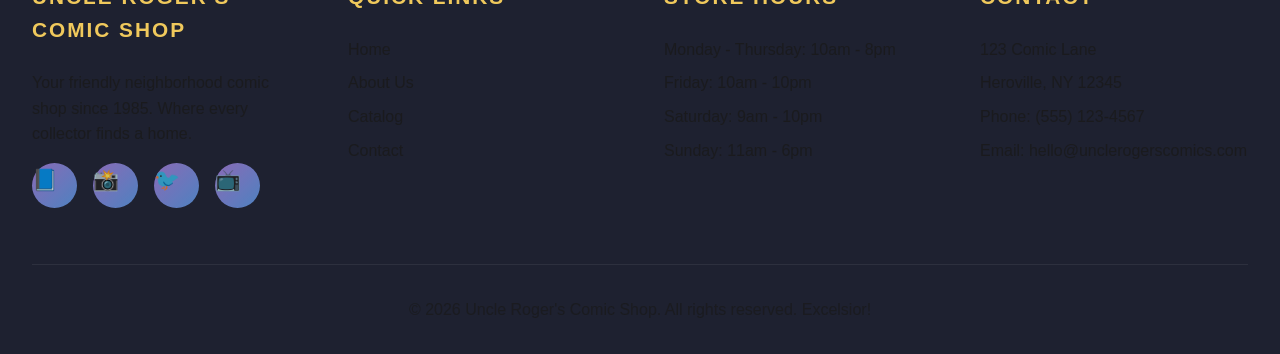
==== commit 1269af1e: "Polish: add README, preview screenshot, fix filename typo and footer year - Added README.md with pro" ====
--- a/about.html
+++ b/about.html
@@ -50,7 +50,14 @@
         <li><a href="menu.html">Catalog</a></li>
         <li><a href="contact.html">Contact</a></li>
       </ul>
-      <button id="theme-toggle" aria-label="Toggle dark mode">🌙</button>
+      <div class="theme-switch-wrapper">
+        <span class="theme-label light-label">Light</span>
+        <label class="theme-switch" for="theme-toggle">
+          <input type="checkbox" id="theme-toggle">
+          <span class="slider"></span>
+        </label>
+        <span class="theme-label dark-label">Dark</span>
+      </div>
     </div>
   </nav>
 
@@ -64,7 +71,7 @@
         </p>
       </div>
       <div class="hero-banner-image fade-in delay-2">
-        <img src="public/images/additiona.jpg" alt="Children reading comic books in the 90s">
+        <img src="public/images/additional.jpg" alt="Children reading comic books in the 90s">
       </div>
     </div>
   </section>
@@ -241,7 +248,7 @@
       </div>
     </div>
     <div class="footer-bottom">
-      <p>&copy; 2024 Uncle Roger's Comic Shop. All rights reserved. Excelsior!</p>
+      <p>&copy; 2026 Uncle Roger's Comic Shop. All rights reserved. Excelsior!</p>
     </div>
   </footer>
 
@@ -253,19 +260,16 @@
     const toggle = document.getElementById('theme-toggle');
 
     const currentTheme = document.documentElement.getAttribute('data-theme');
-    toggle.textContent = currentTheme === 'dark' ? '☀️' : '🌙';
-
-    toggle.addEventListener('click', () => {
-      const isDark = document.documentElement.getAttribute('data-theme') === 'dark';
-      if (isDark) {
+    toggle.checked = currentTheme === 'dark';
+
+    toggle.addEventListener('change', () => {
+      if (toggle.checked) {
+        document.documentElement.setAttribute('data-theme', 'dark');
+      } else {
         document.documentElement.removeAttribute('data-theme');
-        toggle.textContent = '🌙';
-      } else {
-        document.documentElement.setAttribute('data-theme', 'dark');
-        toggle.textContent = '☀️';
       }
       try {
-        localStorage.setItem('theme', isDark ? 'light' : 'dark');
+        localStorage.setItem('theme', toggle.checked ? 'dark' : 'light');
       } catch (e) {
         // Saving failed, toggle still works for this session
       }
@@ -280,10 +284,10 @@
 
       if (e.matches) {
         document.documentElement.setAttribute('data-theme', 'dark');
-        toggle.textContent = '☀️';
+        toggle.checked = true;
       } else {
         document.documentElement.removeAttribute('data-theme');
-        toggle.textContent = '🌙';
+        toggle.checked = false;
       }
     });
   </script>
